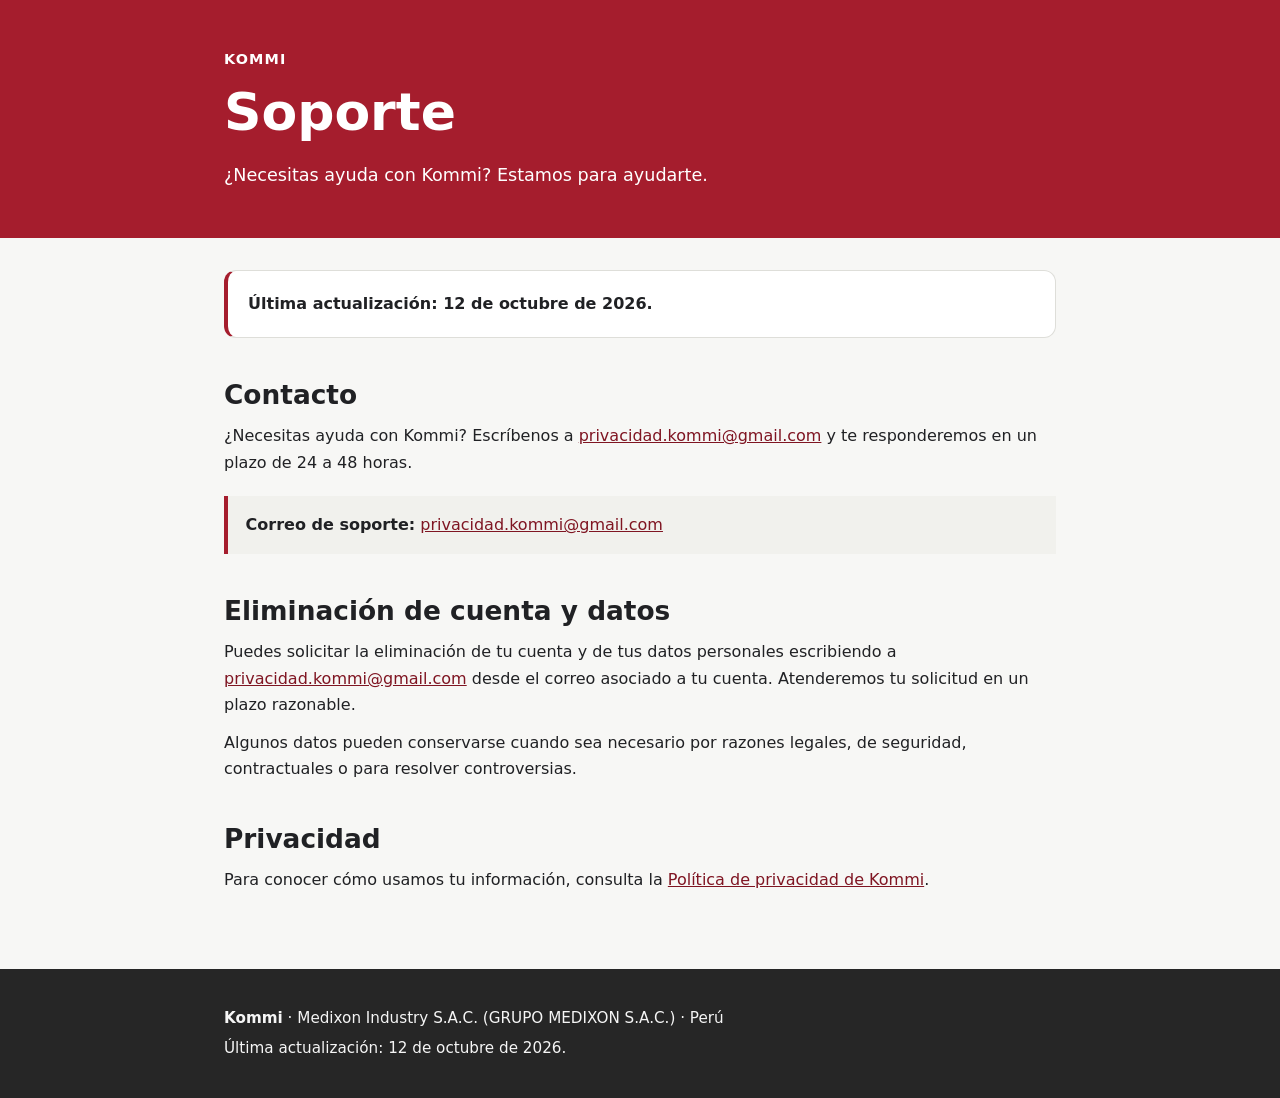
==== soporte.html @ 0f3bd1c8 "refactor: split policy into HTML/CSS and add support page Extract inline styles into shared styles.c" ====
<!doctype html>
<html lang="es">
  <head>
    <meta charset="utf-8">
    <meta name="viewport" content="width=device-width, initial-scale=1">
    <meta name="description" content="Soporte de Kommi.">
    <title>Soporte | Kommi</title>
    <link rel="stylesheet" href="styles.css">
  </head>
  <body>
    <a class="skip-link" href="#contenido">Ir al contenido principal</a>

    <header class="site-header">
      <div class="container">
        <p class="eyebrow">Kommi</p>
        <h1>Soporte</h1>
        <p class="lead">¿Necesitas ayuda con Kommi? Estamos para ayudarte.</p>
      </div>
    </header>

    <main id="contenido" class="container">
      <aside class="notice" role="note">
        <p><strong>Última actualización: 12 de octubre de 2026.</strong></p>
      </aside>

      <section id="contacto">
        <h2>Contacto</h2>
        <p>¿Necesitas ayuda con Kommi? Escríbenos a
            <a href="mailto:privacidad.kommi@gmail.com">privacidad.kommi@gmail.com</a>
            y te responderemos en un plazo de 24 a 48 horas.</p>
        <div class="contact-box">
          <strong>Correo de soporte:</strong>
          <a href="mailto:privacidad.kommi@gmail.com">privacidad.kommi@gmail.com</a>
        </div>
      </section>

      <section id="eliminacion">
        <h2>Eliminación de cuenta y datos</h2>
        <p>Puedes solicitar la eliminación de tu cuenta y de tus datos personales escribiendo a
            <a href="mailto:privacidad.kommi@gmail.com">privacidad.kommi@gmail.com</a> desde el correo asociado a tu cuenta.
            Atenderemos tu solicitud en un plazo razonable.</p>
        <p>Algunos datos pueden conservarse cuando sea necesario por razones legales, de seguridad, contractuales o para
            resolver controversias.</p>
      </section>

      <section id="privacidad">
        <h2>Privacidad</h2>
        <p>Para conocer cómo usamos tu información, consulta la
            <a href="index.html">Política de privacidad de Kommi</a>.</p>
      </section>
    </main>

    <footer>
      <div class="container">
        <p><strong>Kommi</strong> · Medixon Industry S.A.C. (GRUPO MEDIXON S.A.C.) · Perú</p>
        <p>Última actualización: 12 de octubre de 2026.</p>
      </div>
    </footer>
  </body>
</html>
---- styles.css ----
:root {
  color-scheme: light;
  --background: #f7f7f5;
  --surface: #fff;
  --text: #202124;
  --accent: #a51d2d;
  --accent-dark: #7f1522;
  --border: #deded9;
  font-family: system-ui, -apple-system, BlinkMacSystemFont, "Segoe UI", sans-serif;
}

* { box-sizing: border-box; }
html { scroll-behavior: smooth; }
body {
  margin: 0;
  background: var(--background);
  color: var(--text);
  line-height: 1.65;
}
.skip-link {
  position: absolute;
  left: 1rem;
  top: -4rem;
  padding: 0.65rem 0.9rem;
  background: var(--text);
  color: #fff;
  border-radius: 0.4rem;
  z-index: 1;
}
.skip-link:focus { top: 1rem; }
.site-header {
  background: var(--accent);
  color: #fff;
  padding: 3rem 1.25rem;
}
.container {
  width: min(100% - 2.5rem, 52rem);
  margin: 0 auto;
}
.eyebrow {
  margin: 0 0 0.5rem;
  font-size: 0.9rem;
  font-weight: 700;
  letter-spacing: 0.08em;
  text-transform: uppercase;
}
h1, h2, h3 { line-height: 1.25; }
h1 { margin: 0; font-size: clamp(2rem, 5vw, 3.25rem); }
.lead { max-width: 42rem; margin: 1rem 0 0; font-size: 1.1rem; }
main { padding: 2rem 0 4rem; }
.notice, .contents {
  background: var(--surface);
  border: 1px solid var(--border);
  border-radius: 0.75rem;
  padding: 1.25rem;
}
.notice { border-left: 0.3rem solid var(--accent); }
.notice p { margin: 0; }
.contents { margin: 1.5rem 0 2rem; }
.contents h2 { margin-top: 0; font-size: 1.15rem; }
.contents ul { margin-bottom: 0; }
a { color: var(--accent-dark); }
a:focus-visible, a:hover { text-decoration-thickness: 0.15em; }
section { scroll-margin-top: 1rem; margin-top: 2.5rem; }
h2 { margin-bottom: 0.75rem; font-size: 1.65rem; }
h3 { margin: 1.5rem 0 0.4rem; font-size: 1.15rem; }
p { margin: 0.7rem 0; }
ul { padding-left: 1.35rem; }
li + li { margin-top: 0.45rem; }
.contact-box {
  margin-top: 1.25rem;
  padding: 1rem 1.1rem;
  border-left: 0.3rem solid var(--accent);
  background: #f1f1ed;
}
footer {
  padding: 2rem 1.25rem;
  background: #262626;
  color: #f5f5f5;
  font-size: 0.95rem;
}
footer p { margin: 0.3rem 0; }
@media (max-width: 42rem) {
  .container { width: min(100% - 1.5rem, 52rem); }
  .site-header { padding-top: 2.5rem; }
}
@media (prefers-reduced-motion: reduce) {
  html { scroll-behavior: auto; }
}
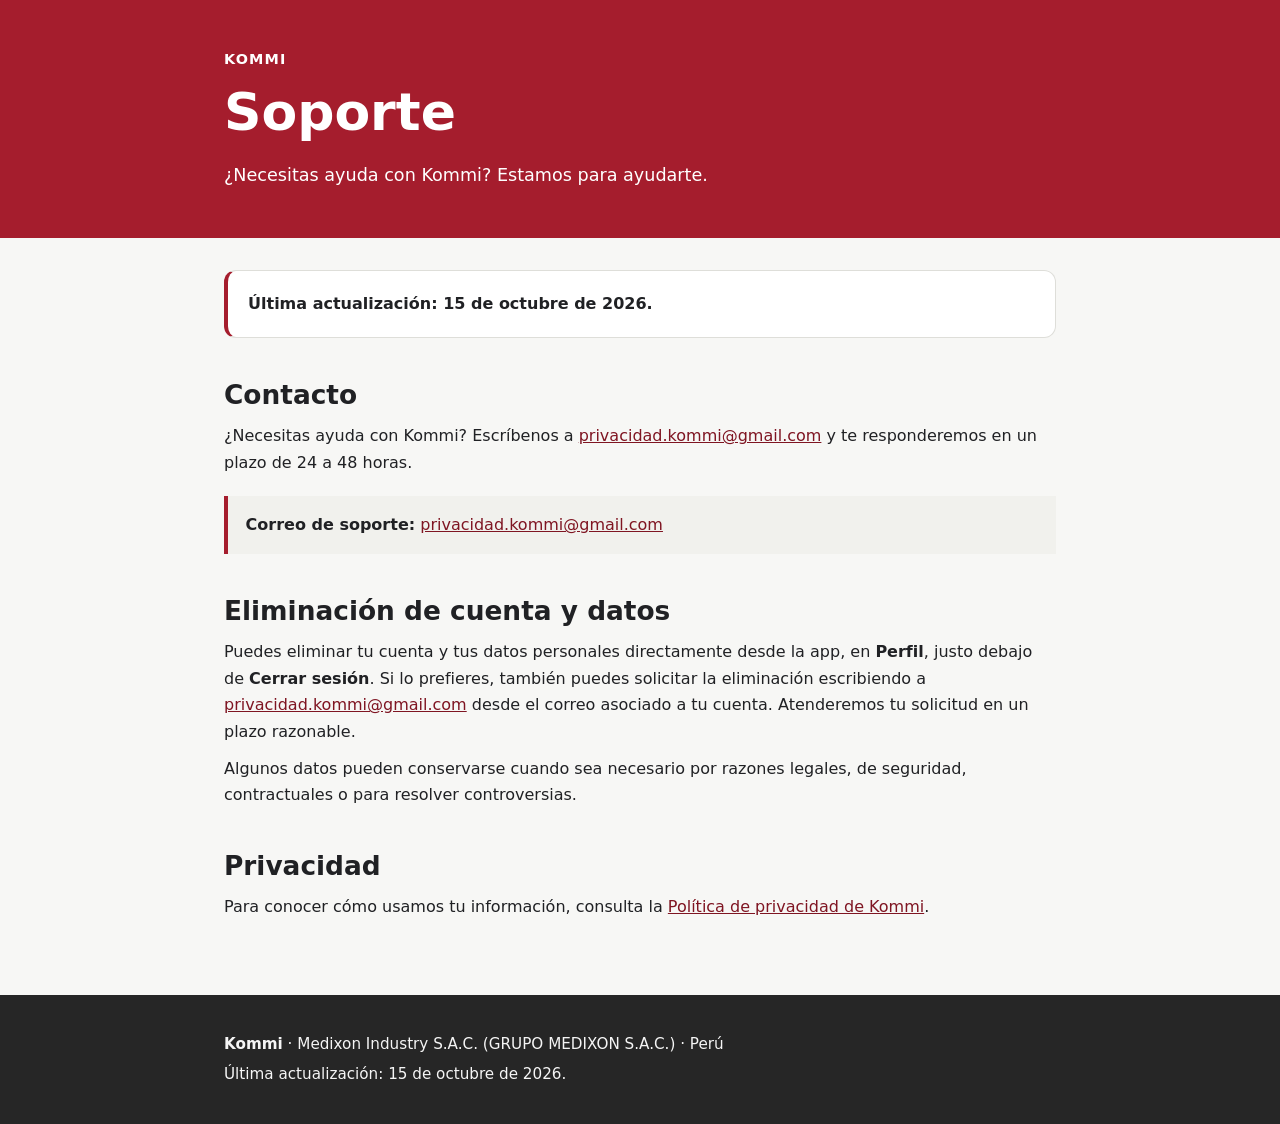
==== commit a1fc512e: "docs: reflect in-app account deletion in policy and support page The app now offers account deletion" ====
--- a/soporte.html
+++ b/soporte.html
@@ -20,7 +20,7 @@
 
     <main id="contenido" class="container">
       <aside class="notice" role="note">
-        <p><strong>Última actualización: 12 de octubre de 2026.</strong></p>
+        <p><strong>Última actualización: 15 de octubre de 2026.</strong></p>
       </aside>
 
       <section id="contacto">
@@ -36,7 +36,8 @@
 
       <section id="eliminacion">
         <h2>Eliminación de cuenta y datos</h2>
-        <p>Puedes solicitar la eliminación de tu cuenta y de tus datos personales escribiendo a
+        <p>Puedes eliminar tu cuenta y tus datos personales directamente desde la app, en <strong>Perfil</strong>, justo
+            debajo de <strong>Cerrar sesión</strong>. Si lo prefieres, también puedes solicitar la eliminación escribiendo a
             <a href="mailto:privacidad.kommi@gmail.com">privacidad.kommi@gmail.com</a> desde el correo asociado a tu cuenta.
             Atenderemos tu solicitud en un plazo razonable.</p>
         <p>Algunos datos pueden conservarse cuando sea necesario por razones legales, de seguridad, contractuales o para
@@ -53,7 +54,7 @@
     <footer>
       <div class="container">
         <p><strong>Kommi</strong> · Medixon Industry S.A.C. (GRUPO MEDIXON S.A.C.) · Perú</p>
-        <p>Última actualización: 12 de octubre de 2026.</p>
+        <p>Última actualización: 15 de octubre de 2026.</p>
       </div>
     </footer>
   </body>
